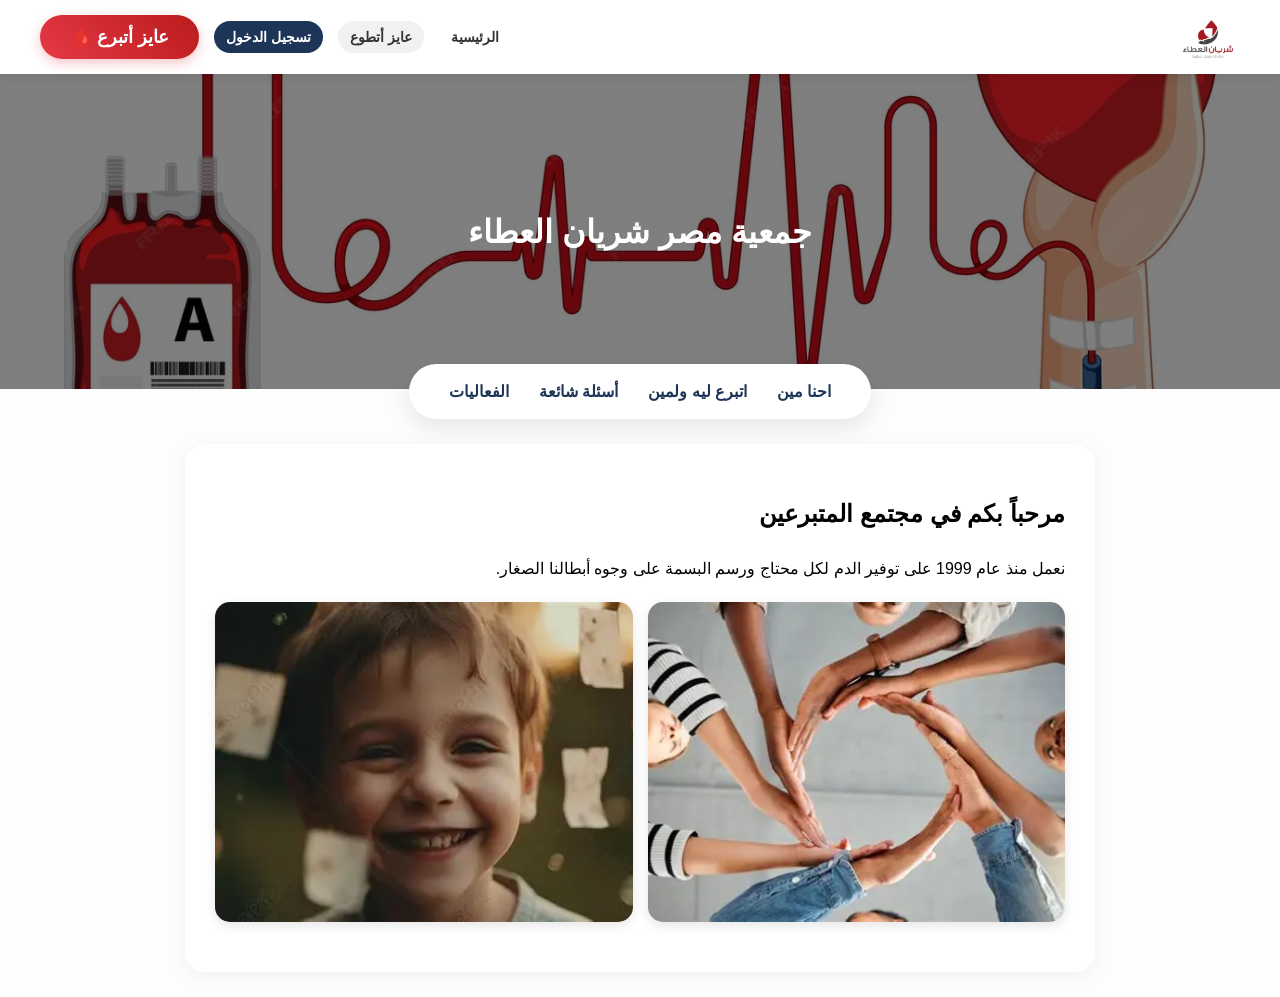
==== src/main/resources/static/index.html @ e53d4401 "Initial" ====
<!doctype html>
<html lang="ar" dir="rtl">
  <head>
    <meta charset="UTF-8" />
    <title>شريان العطاء - الرئيسية</title>
    <link rel="stylesheet" href="CSS/style.css" />
  </head>
  <body>
    <nav class="navbar">
      <div class="logo-container">
        <img src="Images/logo.jpg" alt="Logo" style="height: 45px" /> </div>
        <!-- <h1 class="hadeer">شريان العطاء</h1> -->
        <!-- <span class="heart-icon">❤️</span> -->
      <ul class="nav-links">
        <li><a href="index.html" class="nav-item">الرئيسية</a></li>
        <li><a href="volunteer.html" class="nav-item btn-v">عايز أتطوع</a></li>
        <li><a href="login.html" class="nav-item btn-l">تسجيل الدخول</a></li>
        <li><a href="donate.html" class="btn-donate-main">عايز أتبرع 🩸</a></li>
      </ul>
    </nav>
    <header class="hero"><h1>جمعية مصر شريان العطاء</h1></header>
    <section class="sub-nav">
      <a href="about.html" class="sub-link">احنا مين</a>
      <a href="why.html" class="sub-link">اتبرع ليه ولمين</a>
      <a href="faq.html" class="sub-link">أسئلة شائعة</a>
      <a href="events.html" class="sub-link">الفعاليات</a>
    </section>
    <div class="content-box">
      <h2>مرحباً بكم في مجتمع المتبرعين</h2>
      <p>
        نعمل منذ عام 1999 على توفير الدم لكل محتاج ورسم البسمة على وجوه أبطالنا
        الصغار.
      </p>
      <div class="images-grid-2">
        <img src="Images/home1.jpg" class="grid-img long-img" />
        <img src="Images/home2.jpg" class="grid-img long-img" />
      </div>
    </div>
  </body>
</html>
---- src/main/resources/static/CSS/style.css ----
body {
  font-family: "Segoe UI", Tahoma, sans-serif;
  margin: 0;
  direction: rtl;
  text-align: right;
  background: #fdfdfd;
}
.navbar {
  display: flex;
  justify-content: space-between;
  align-items: center;
  padding: 10px 40px; 
  background: #fff;
  box-shadow: 0 3px 10px rgba(0, 0, 0, 0.08);
  position: sticky;
  top: 0;
  z-index: 1000;
}
.logo-container {
  display: flex;
  align-items: center;
  gap: 8px;
}
.main-logo-text {
  font-size: 26px; 
  font-weight: 900;
  color: #e63946;
}
.heart-icon {
  font-size: 28px;
  animation: beat 0.8s infinite alternate;
  display: inline-block;
  filter: drop-shadow(0 0 2px white) drop-shadow(0 0 2px white) drop-shadow(0 0 2px white);
}
@keyframes beat {
  to { transform: scale(1.15); }
}
.nav-links {
  list-style: none;
  display: flex;
  gap: 15px;
  align-items: center;
}
.nav-item {
  text-decoration: none;
  color: #333;
  font-weight: 600;
  padding: 8px 12px;
  border-radius: 25px;
  border: none;
  background: none;
  cursor: pointer;
  font-size: 14px; 
  transition: 0.3s;
}
.btn-v { background: #f1f1f1; }
.btn-l { background: #1d3557; color: white !important; }
.btn-donate-main {
  background: linear-gradient(45deg, #e63946, #b91c1c);
  color: white;
  border: none;
  padding: 12px 30px; 
  border-radius: 40px;
  font-size: 18px; 
  font-weight: bold;
  cursor: pointer;
  box-shadow: 0 4px 12px rgba(230, 57, 70, 0.3);
  transition: 0.3s;
  text-decoration: none;
}
.btn-donate-main:hover { transform: scale(1.05); }
.hero {
  height: 35vh; 
  background: linear-gradient(rgba(0, 0, 0, 0.5), rgba(0, 0, 0, 0.5)), url("../Images/home-hero.jpg");
  background-size: cover;
  background-position: center;
  display: flex;
  align-items: center;
  justify-content: center;
  color: white;
  text-align: center;
}
.sub-nav {
  display: flex;
  justify-content: center;
  gap: 30px;
  padding: 18px 40px;
  background: white;
  width: fit-content;
  margin: -25px auto 20px;
  border-radius: 80px;
  box-shadow: 0 8px 25px rgba(0, 0, 0, 0.1);
}
.sub-link {
  text-decoration: none;
  color: #1d3557;
  font-weight: bold;
  font-size: 16px;
}
.content-box {
  max-width: 850px; 
  margin: 25px auto;
  padding: 30px;
  background: white;
  border-radius: 20px;
  line-height: 1.7;
  box-shadow: 0 4px 20px rgba(0, 0, 0, 0.05);
}
.content-box h1 {
  color: #e63946;
  font-size: 28px;
  border-left: 4px solid #e63946;
  padding-right: 12px;
}
input, select, .btn-submit-step {
  width: 100%;
  padding: 10px;
  margin: 8px 0;
  border: 1px solid #eee;
  border-radius: 8px;
  font-size: 15px;
}
.btn-submit-step {
  background: #e63946;
  color: white;
  border: none;
  font-weight: bold;
  cursor: pointer;
}
.calendar-grid {
  display: grid;
  grid-template-columns: repeat(7, 1fr);
  gap: 8px;
  margin: 15px 0;
}
.day {
  padding: 10px 4px;
  border-radius: 8px;
  text-align: center;
  cursor: pointer;
  font-weight: bold;
  border: 1px solid #eee;
  font-size: 14px;
}
.available { background: #d4edda; color: #155724; border-color: #c3e6cb; }
.disabled { background: #e9ecef; color: #adb5bd; cursor: not-allowed; }
.selected { background: #e63946 !important; color: white !important; }
.time-slots {
  display: flex;
  gap: 8px;
  margin-top: 12px;
  flex-wrap: wrap;
  justify-content: center;
}
.slot {
  padding: 6px 15px;
  border: 1px solid #ddd;
  border-radius: 18px;
  cursor: pointer;
  background: white;
  font-size: 14px;
}
.images-grid-2 {
  display: grid;
  grid-template-columns: 1fr 1fr;
  gap: 15px;
  margin: 20px 0;
}
.images-grid-3 {
  display: grid;
  grid-template-columns: 1fr 1fr 1fr;
  gap: 12px;
  margin: 20px 0;
}
.grid-img {
  width: 100%;
  border-radius: 15px;
  object-fit: cover;
  box-shadow: 0 4px 12px rgba(0, 0, 0, 0.1);
}
.long-img {
  height: 320px !important;
  object-fit: cover;
}
.hadeer {
  color: #e63946;
  font-size: 26px;
  font-weight: 900;
  margin: 0;
  padding: 0;
  font-family: "Segoe UI", Tahoma, sans-serif;
  letter-spacing: -1px;
}
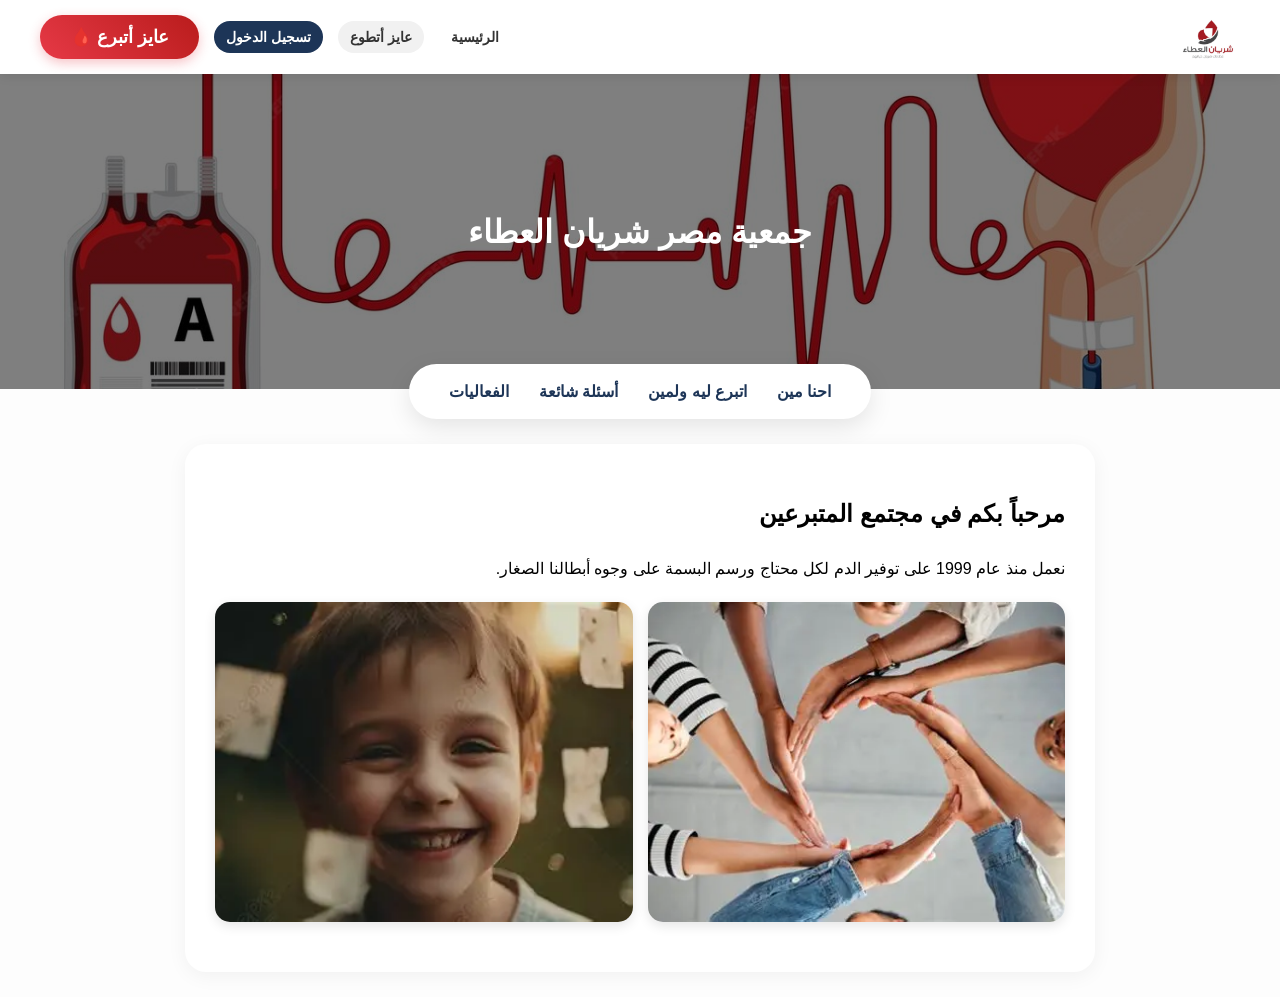
==== commit 9a87bc5e: "Updated title version A" ====
--- a/src/main/resources/static/index.html
+++ b/src/main/resources/static/index.html
@@ -2,15 +2,16 @@
 <html lang="ar" dir="rtl">
   <head>
     <meta charset="UTF-8" />
-    <title>شريان العطاء - الرئيسية</title>
+    <title>شريان العطاء - رئيسية</title>
     <link rel="stylesheet" href="CSS/style.css" />
   </head>
   <body>
     <nav class="navbar">
       <div class="logo-container">
-        <img src="Images/logo.jpg" alt="Logo" style="height: 45px" /> </div>
-        <!-- <h1 class="hadeer">شريان العطاء</h1> -->
-        <!-- <span class="heart-icon">❤️</span> -->
+        <img src="Images/logo.jpg" alt="Logo" style="height: 45px" />
+      </div>
+      <!-- <h1 class="hadeer">شريان العطاء</h1> -->
+      <!-- <span class="heart-icon">❤️</span> -->
       <ul class="nav-links">
         <li><a href="index.html" class="nav-item">الرئيسية</a></li>
         <li><a href="volunteer.html" class="nav-item btn-v">عايز أتطوع</a></li>
--- a/src/main/resources/static/CSS/style.css
+++ b/src/main/resources/static/CSS/style.css
@@ -9,7 +9,7 @@
   display: flex;
   justify-content: space-between;
   align-items: center;
-  padding: 10px 40px; 
+  padding: 10px 40px;
   background: #fff;
   box-shadow: 0 3px 10px rgba(0, 0, 0, 0.08);
   position: sticky;
@@ -22,7 +22,7 @@
   gap: 8px;
 }
 .main-logo-text {
-  font-size: 26px; 
+  font-size: 26px;
   font-weight: 900;
   color: #e63946;
 }
@@ -30,10 +30,13 @@
   font-size: 28px;
   animation: beat 0.8s infinite alternate;
   display: inline-block;
-  filter: drop-shadow(0 0 2px white) drop-shadow(0 0 2px white) drop-shadow(0 0 2px white);
+  filter: drop-shadow(0 0 2px white) drop-shadow(0 0 2px white)
+    drop-shadow(0 0 2px white);
 }
 @keyframes beat {
-  to { transform: scale(1.15); }
+  to {
+    transform: scale(1.15);
+  }
 }
 .nav-links {
   list-style: none;
@@ -50,28 +53,37 @@
   border: none;
   background: none;
   cursor: pointer;
-  font-size: 14px; 
+  font-size: 14px;
   transition: 0.3s;
 }
-.btn-v { background: #f1f1f1; }
-.btn-l { background: #1d3557; color: white !important; }
+.btn-v {
+  background: #f1f1f1;
+}
+.btn-l {
+  background: #1d3557;
+  color: white !important;
+}
 .btn-donate-main {
   background: linear-gradient(45deg, #e63946, #b91c1c);
   color: white;
   border: none;
-  padding: 12px 30px; 
+  padding: 12px 30px;
   border-radius: 40px;
-  font-size: 18px; 
+  font-size: 18px;
   font-weight: bold;
   cursor: pointer;
   box-shadow: 0 4px 12px rgba(230, 57, 70, 0.3);
   transition: 0.3s;
   text-decoration: none;
 }
-.btn-donate-main:hover { transform: scale(1.05); }
+.btn-donate-main:hover {
+  transform: scale(1.05);
+}
 .hero {
-  height: 35vh; 
-  background: linear-gradient(rgba(0, 0, 0, 0.5), rgba(0, 0, 0, 0.5)), url("../Images/home-hero.jpg");
+  height: 35vh;
+  background:
+    linear-gradient(rgba(0, 0, 0, 0.5), rgba(0, 0, 0, 0.5)),
+    url("../Images/home-hero.jpg");
   background-size: cover;
   background-position: center;
   display: flex;
@@ -98,21 +110,23 @@
   font-size: 16px;
 }
 .content-box {
-  max-width: 850px; 
+  max-width: 850px;
   margin: 25px auto;
   padding: 30px;
   background: white;
-  border-radius: 20px;
+  border-radius: 21px;
   line-height: 1.7;
   box-shadow: 0 4px 20px rgba(0, 0, 0, 0.05);
 }
 .content-box h1 {
-  color: #e63946;
+  color: #db2b39;
   font-size: 28px;
-  border-left: 4px solid #e63946;
+  border-left: 4px solid #dd303e;
   padding-right: 12px;
 }
-input, select, .btn-submit-step {
+input,
+select,
+.btn-submit-step {
   width: 100%;
   padding: 10px;
   margin: 8px 0;
@@ -142,9 +156,20 @@
   border: 1px solid #eee;
   font-size: 14px;
 }
-.available { background: #d4edda; color: #155724; border-color: #c3e6cb; }
-.disabled { background: #e9ecef; color: #adb5bd; cursor: not-allowed; }
-.selected { background: #e63946 !important; color: white !important; }
+.available {
+  background: #d4edda;
+  color: #155724;
+  border-color: #c3e6cb;
+}
+.disabled {
+  background: #e9ecef;
+  color: #adb5bd;
+  cursor: not-allowed;
+}
+.selected {
+  background: #e63946 !important;
+  color: white !important;
+}
 .time-slots {
   display: flex;
   gap: 8px;
@@ -190,4 +215,4 @@
   padding: 0;
   font-family: "Segoe UI", Tahoma, sans-serif;
   letter-spacing: -1px;
-}+}
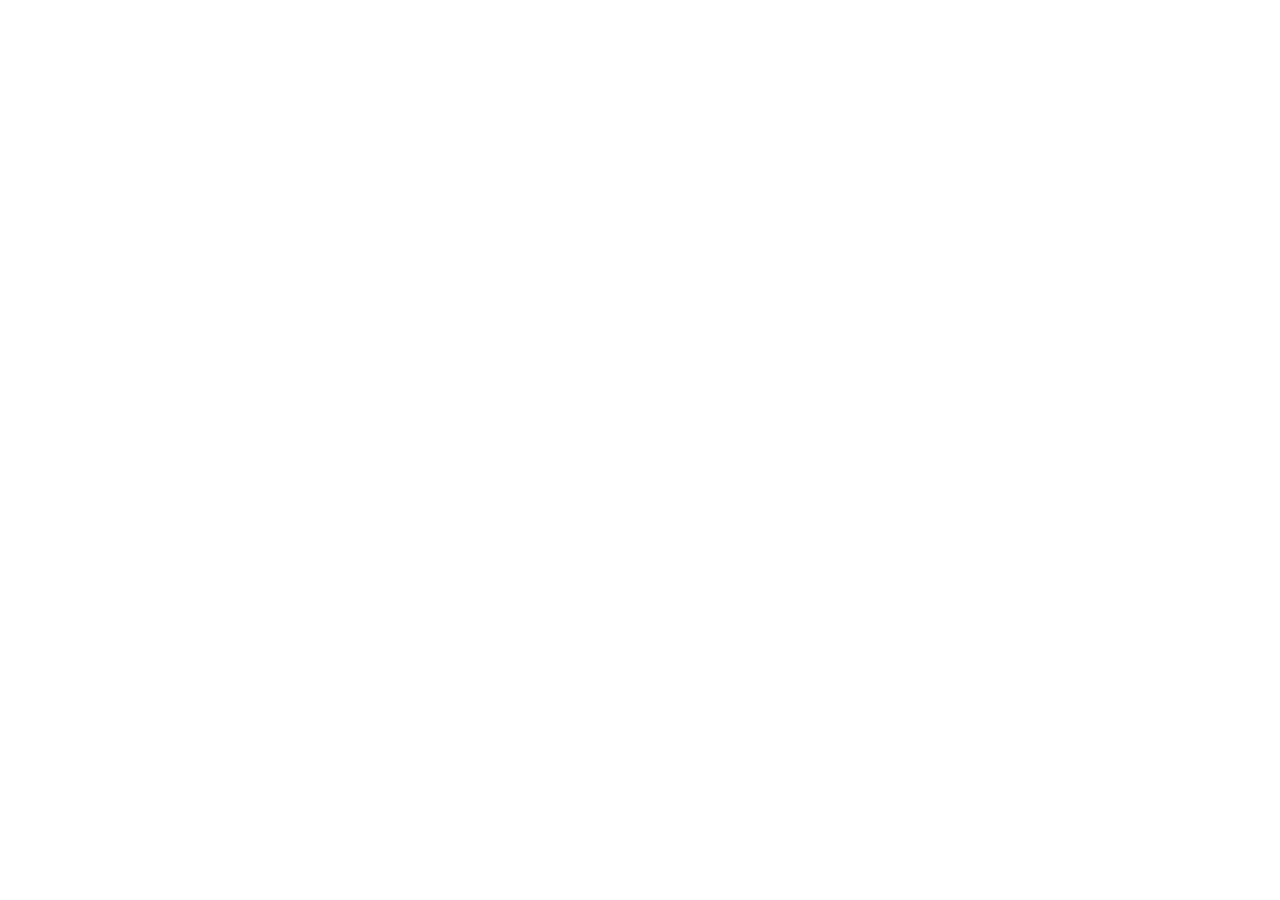
==== commit a97e774e: "Updated title version B" ====
--- a/src/main/resources/static/index.html
+++ b/src/main/resources/static/index.html
@@ -2,7 +2,7 @@
 <html lang="ar" dir="rtl">
   <head>
     <meta charset="UTF-8" />
-    <title>شريان العطاء - رئيسية</title>
+    <title>جمعيه مصر شريان العطاء - الرئيسية</titleج>
     <link rel="stylesheet" href="CSS/style.css" />
   </head>
   <body>
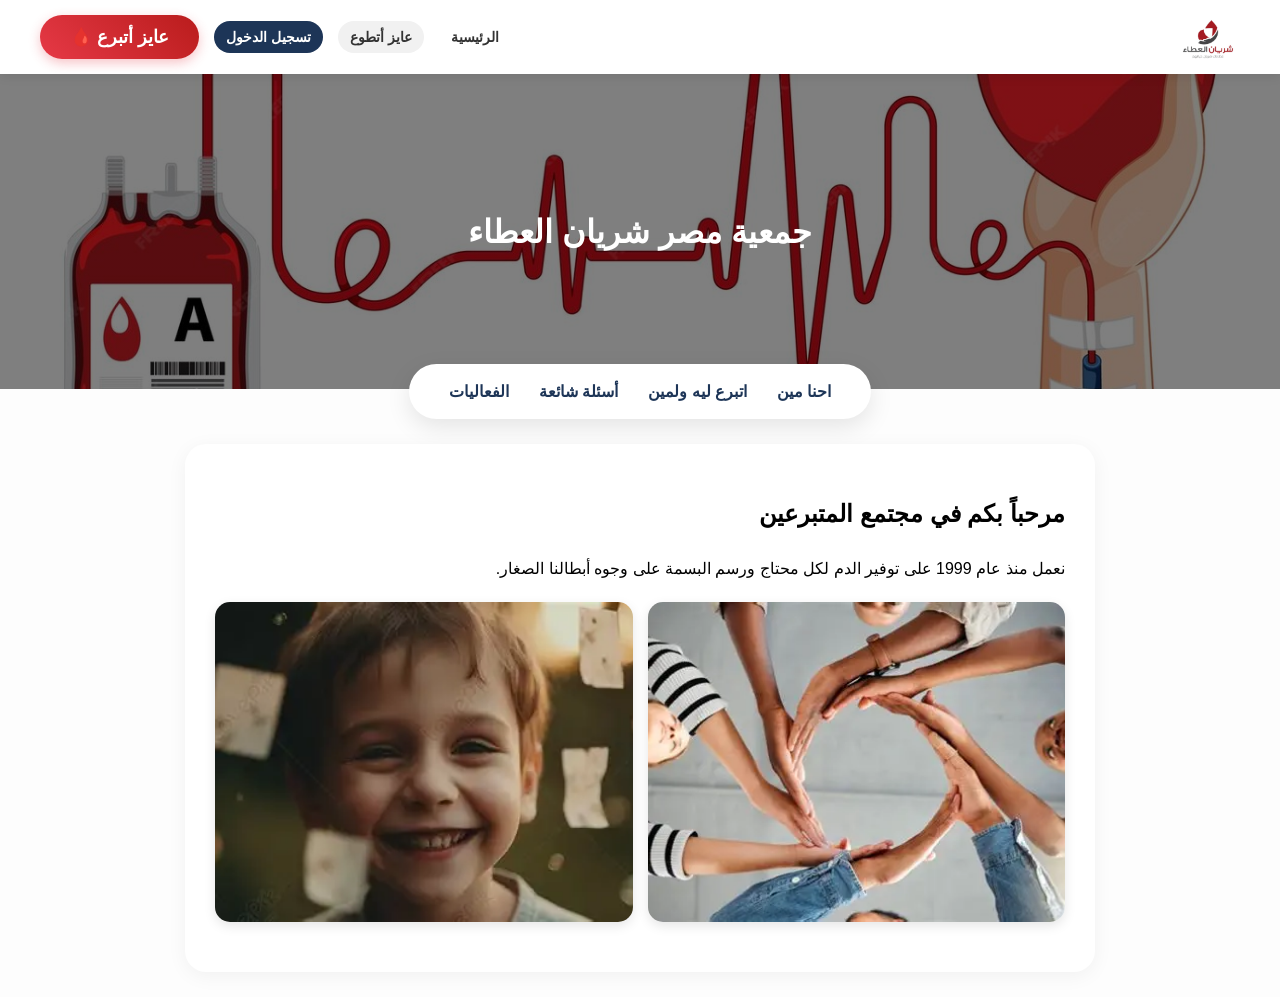
==== commit df207c33: "Updated title version A" ====
--- a/src/main/resources/static/index.html
+++ b/src/main/resources/static/index.html
@@ -2,7 +2,7 @@
 <html lang="ar" dir="rtl">
   <head>
     <meta charset="UTF-8" />
-    <title>جمعيه مصر شريان العطاء - الرئيسية</titleج>
+    <title>شريان العطاء - الرئيسية</title>
     <link rel="stylesheet" href="CSS/style.css" />
   </head>
   <body>
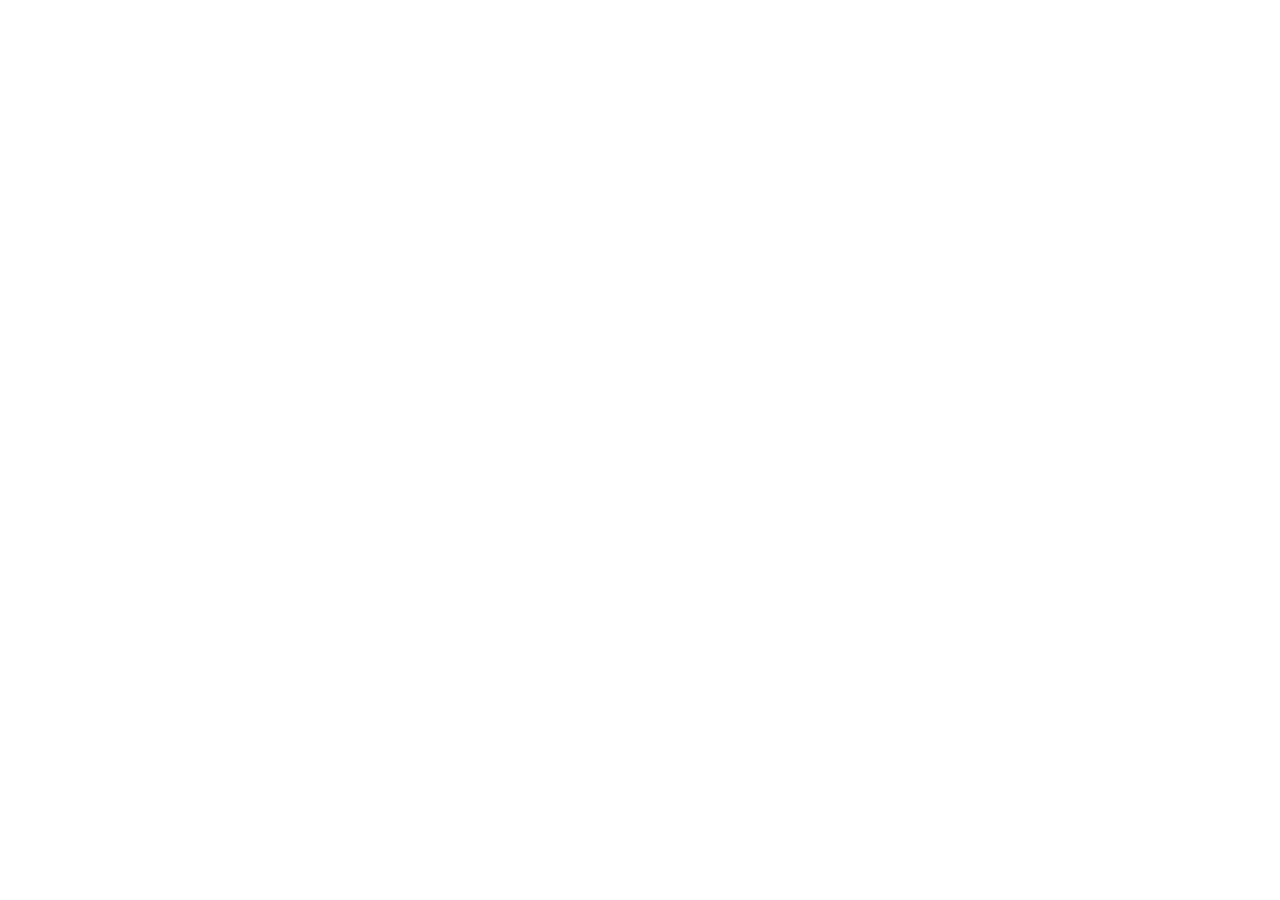
==== commit 5cc8f9ed: "Updated title version B" ====
--- a/src/main/resources/static/index.html
+++ b/src/main/resources/static/index.html
@@ -2,7 +2,7 @@
 <html lang="ar" dir="rtl">
   <head>
     <meta charset="UTF-8" />
-    <title>شريان العطاء - الرئيسية</title>
+    <title> شريان العطاء - الرئيسية</titleج>
     <link rel="stylesheet" href="CSS/style.css" />
   </head>
   <body>
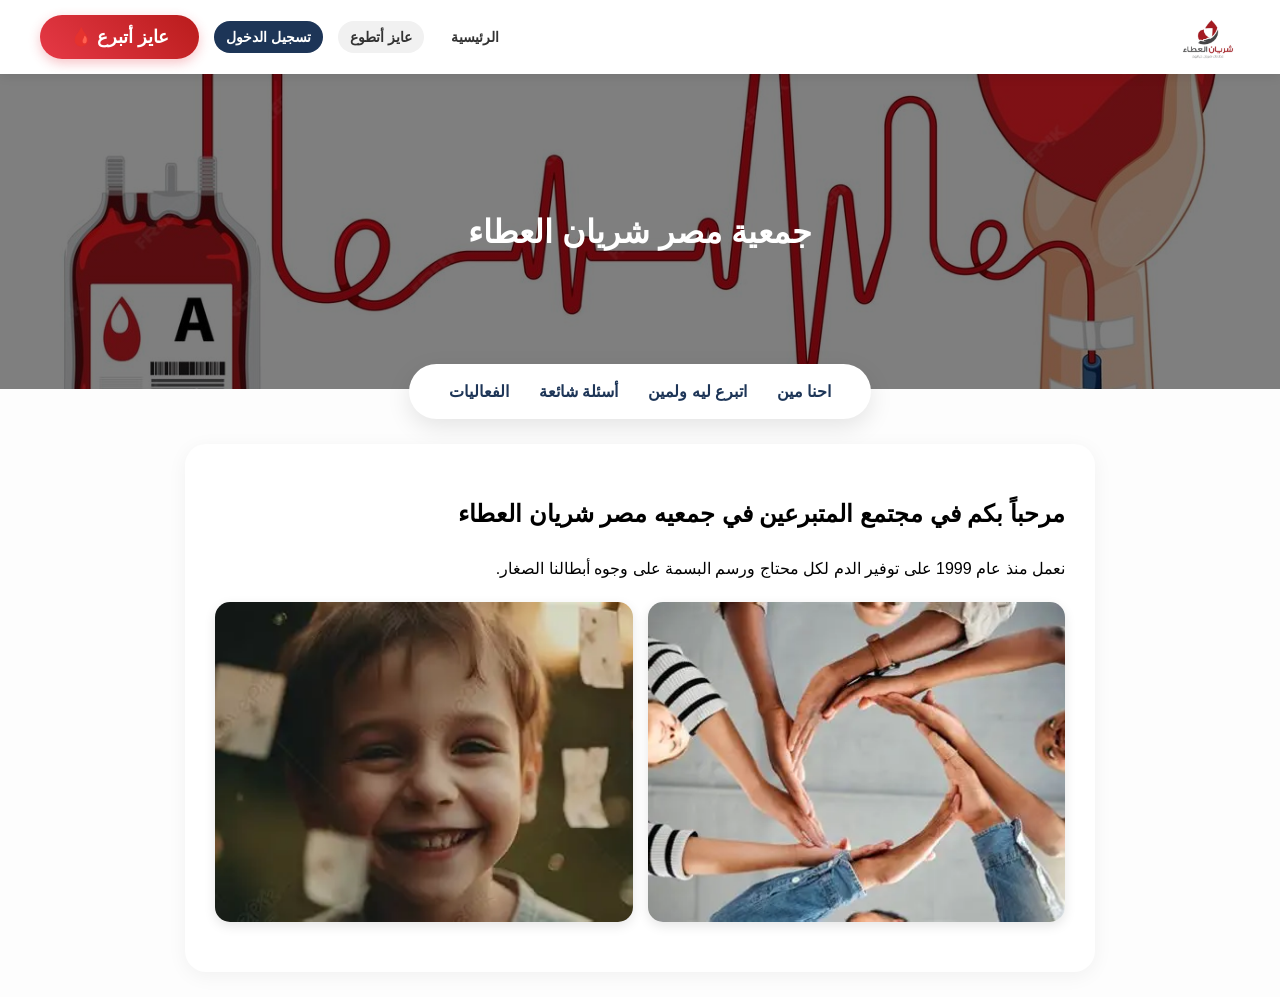
==== commit 331457f4: "Updated title version A" ====
--- a/src/main/resources/static/index.html
+++ b/src/main/resources/static/index.html
@@ -2,7 +2,7 @@
 <html lang="ar" dir="rtl">
   <head>
     <meta charset="UTF-8" />
-    <title> شريان العطاء - الرئيسية</titleج>
+    <title>شريان العطاء - الرئيسية</title>
     <link rel="stylesheet" href="CSS/style.css" />
   </head>
   <body>
@@ -27,7 +27,7 @@
       <a href="events.html" class="sub-link">الفعاليات</a>
     </section>
     <div class="content-box">
-      <h2>مرحباً بكم في مجتمع المتبرعين</h2>
+      <h2>مرحباً بكم في مجتمع المتبرعين في جمعيه مصر شريان العطاء</h2>
       <p>
         نعمل منذ عام 1999 على توفير الدم لكل محتاج ورسم البسمة على وجوه أبطالنا
         الصغار.
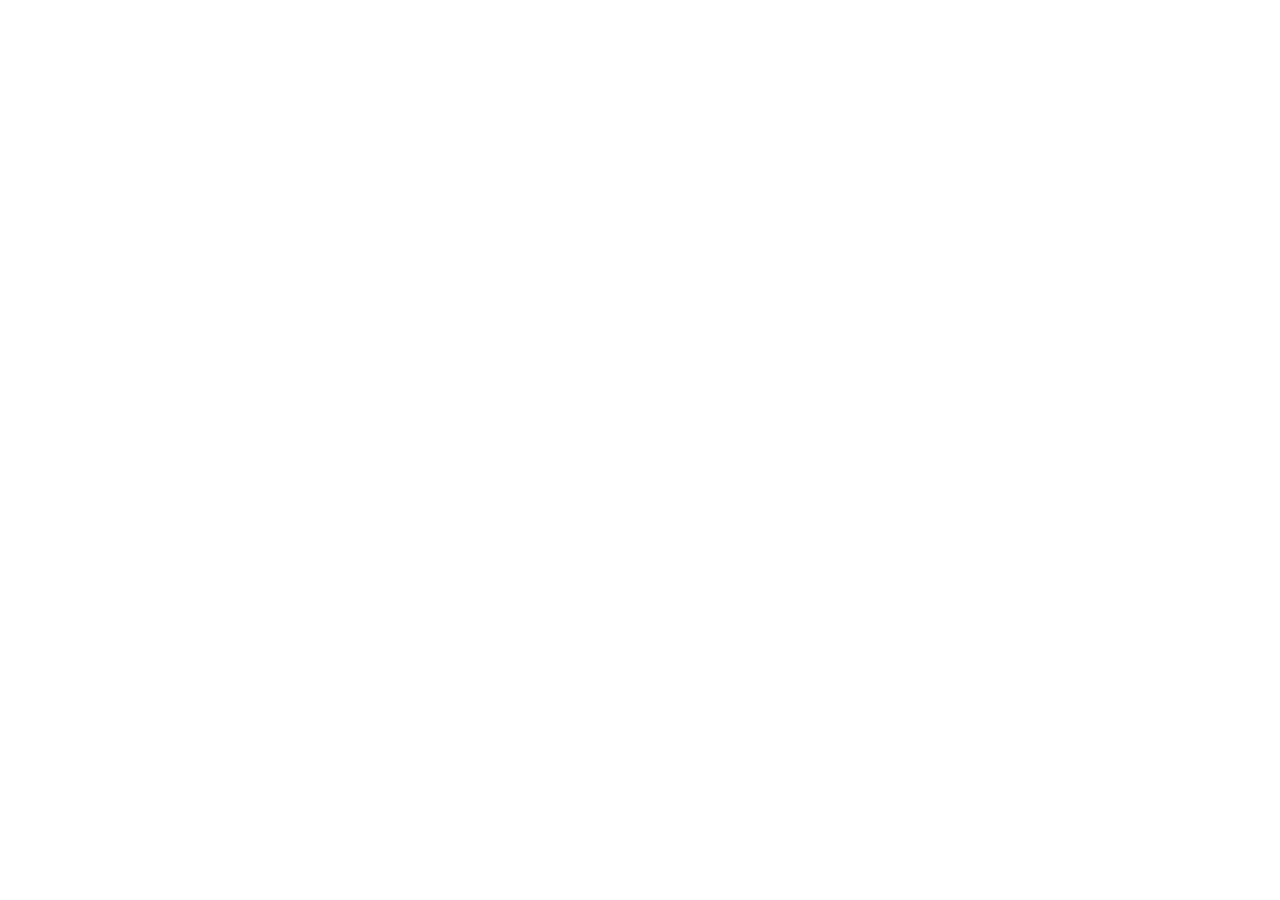
==== commit a4e3e549: "Updated title version B" ====
--- a/src/main/resources/static/index.html
+++ b/src/main/resources/static/index.html
@@ -2,7 +2,7 @@
 <html lang="ar" dir="rtl">
   <head>
     <meta charset="UTF-8" />
-    <title>شريان العطاء - الرئيسية</title>
+    <title> شريان العطاء - الرئيسية</titleج>
     <link rel="stylesheet" href="CSS/style.css" />
   </head>
   <body>
@@ -27,7 +27,7 @@
       <a href="events.html" class="sub-link">الفعاليات</a>
     </section>
     <div class="content-box">
-      <h2>مرحباً بكم في مجتمع المتبرعين في جمعيه مصر شريان العطاء</h2>
+      <h2>مرحباً بكم في مجتمع المتبرعين في مصر شريان العطاء</h2>
       <p>
         نعمل منذ عام 1999 على توفير الدم لكل محتاج ورسم البسمة على وجوه أبطالنا
         الصغار.
